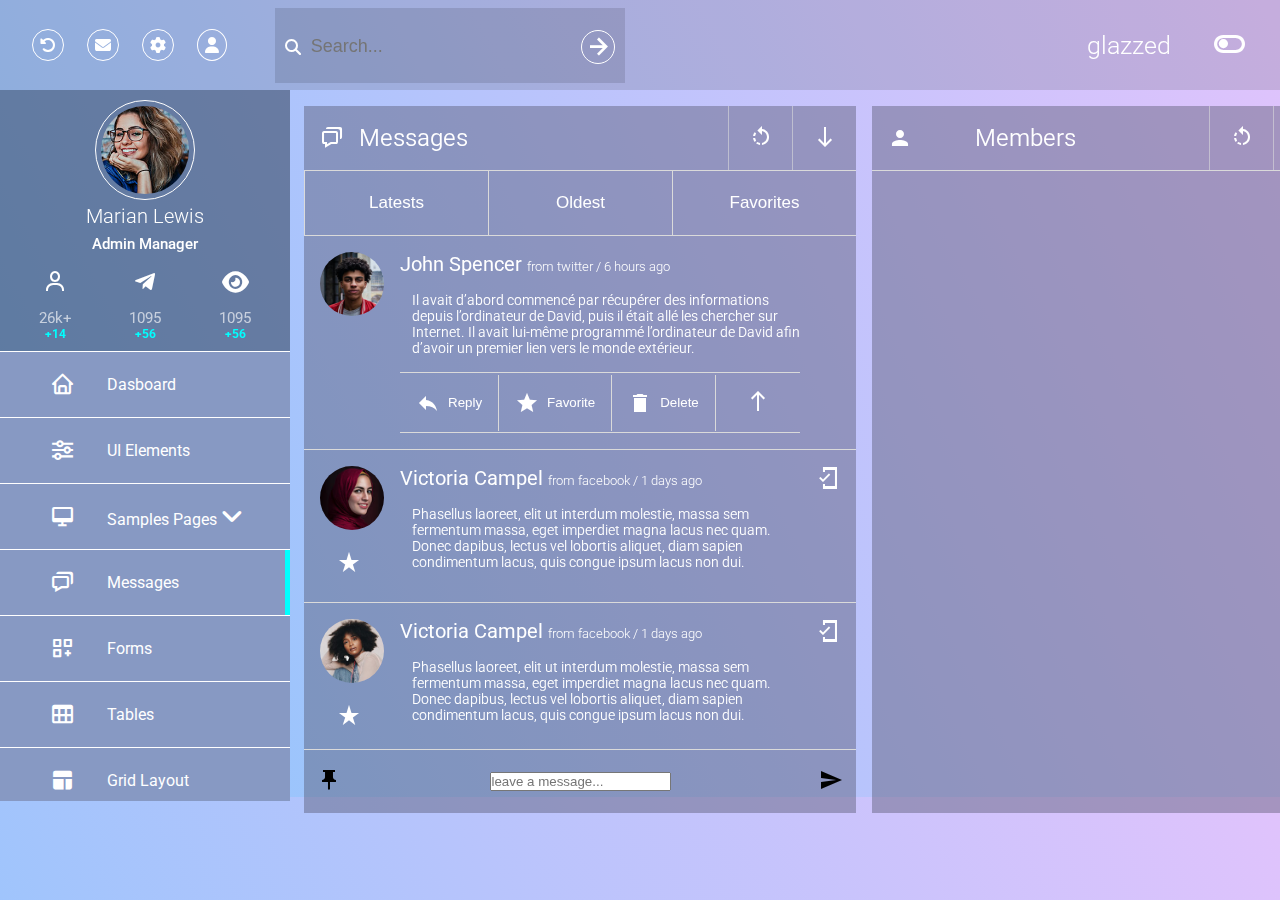
==== message.html @ cbd833a0 "first commit" ====
<!DOCTYPE html>
<html lang="en">

<head>
    <meta charset="UTF-8" />
    <meta http-equiv="X-UA-Compatible" content="IE=edge" />
    <meta name="viewport" content="width=device-width, initial-scale=1.0" />
    <title>Dashboard</title>

    <!---- FAVIOCN-->
    <link rel="shortcut icon" href="img/favicon.png" type="image/x-icon" />

    <!-------- CSS LINK-->
    <link rel="stylesheet" href="css/style.css" />

    <!---- BOIXONCS LINKS-->
    <link href="https://unpkg.com/boxicons@2.1.2/css/boxicons.min.css" rel="stylesheet" />

    <!--- FONT AWESONNE CDN-->
    <link rel="stylesheet" href="https://cdnjs.cloudflare.com/ajax/libs/font-awesome/6.1.2/css/all.min.css" />

    <!--- LINK ICONS --->
    <link rel="stylesheet"
        href="https://fonts.googleapis.com/css2?family=Material+Symbols+Outlined:opsz,wght,FILL,GRAD@48,400,0,0" />

    <!-------- MATERIAL ICONS CDN-->
    <link href="https://fonts.googleapis.com/icon?family=Material+Icons+Sharp" rel="stylesheet" />
</head>

<body>
    <header class="container">
        <div class="header-icon">
            <a href="#"><i class="fa-solid fa-rotate-left"></i></a>
            <a href="#"><i class="fa-solid fa-envelope"></i></a>
            <a href="#"><i class="fa-solid fa-gear"></i></a>
            <a href="#"><i class="fa-solid fa-user"></i></a>
        </div>
        <div class="content_header">

            <form action="">
                <label for="search"><i class="fa-solid fa-magnifying-glass"></i></label>
                <input id="search" type="text" placeholder="Search..." required />
                <button><i class='bx bx-right-arrow-alt'></i></i></button>
            </form>

            <div class="toggle">
                <h4>glazzed</h4>
                <span><i class='bx bx-toggle-left'></i></span>
            </div>
        </div>
    </header>

    <section class="container_section">
        <main class="menus_container">
            <div class="profil">
                <img src="img/avatar5.jpg" alt="Pictues">
                <h4>Marian Lewis</h4>
                <p>Admin Manager</p>
                <div class="skills">
                    <div class="col1">
                        <span><i class='bx bx-user'></i></span>
                        <h5>26k+</h5>
                        <span>+14</span>
                    </div>
                    <div class="col1">
                        <span><i class='bx bxl-telegram'></i></span>
                        <h5>1095</h5>
                        <span>+56</span>
                    </div>
                    <div class="col1">
                        <span><i class="fa-solid fa-eye"></i></span>
                        <h5>1095</h5>
                        <span>+56</span>
                    </div>
                </div>
            </div>

            <ul class="menu">
                <li class=" menu-item">
                    <i class='bx bx-home'></i>
                    <a href="index.html">Dasboard</a>
                </li>

                <li class=" menu-item">
                    <i class='bx bx-slider-alt'></i>
                    <a href="#">UI Elements</a>
                </li>

                <li>
                <li class=" menu-item sub_btn ">
                    <i class='bx bx-desktop'></i>
                    <a href="#">Samples Pages
                        <i class="fas fa-angle-down"></i>
                    </a>
                </li>

                <ul class="sub-menu sub_Menu ">
                    <li class="sub-item"> <a href="#">Calendar</a> </li>
                    <li class="sub-item"> <a href="#">Images Gallery</a> </li>
                    <li class="sub-item"> <a href="#">Support Chat</a> </li>
                </ul>
                </li>

                <li class="active menu-item">
                    <i class='bx bx-chat'></i>
                    <a href="#">Messages</a>
                </li>
                <li class="menu-item">
                    <i class='bx bx-customize'></i>
                    <a href="#">Forms</a>
                </li>

                <li class="menu-item">
                    <i class='bx bx-table'></i>
                    <a href="#">Tables</a>
                </li>

                <li class="menu-item">
                    <i class='bx bxs-layout'></i>
                    <a href="#">Grid Layout</a>
                </li>

                <li class="menu-item">
                    <i class='bx bxs-layout'></i>
                    <a href="#">Statics</a>
                </li>

                <li class="menu-item">
                    <i class='bx bxl-deezer'></i>
                    <a href="#">Statics</a>
                </li>

                <li class="menu-item">
                    <i class='bx bx-info-circle'></i>
                    <a href="#">Support</a>
                </li>
            </ul>
        </main>

        <div class="section_messages section_info">

            <div class="messages">
                <div class="header">
                    <div class="info">
                        <i class='bx bx-chat'></i>
                        <h2>Messages</h2>
                    </div>
                    <div class="button_load ">
                        <button class="btn ">
                            <span class="material-icons-sharp">rotate_left</span>
                        </button>
                        <button><span class="material-icons-sharp">south </span>
                        </button>
                    </div>
                </div>

                <div class="button_messages filter-menu">
                    <button data-target="latest" class=" btn active"><a href="#">Latests</a></button>
                    <button data-target="oldest" class="btn"><a href="#">Oldest</a></button>
                    <button data-target="favorites" class="btn"><a href="#">Favorites</a></button>
                </div>

                <div class="messages_block filter-item">
                    <div class="message fliterDiv" data-item="latest">
                        <img src="img/avatar3.jpg">
                        <div class="message_inter">
                            <h2>John Spencer <small>from twitter / 6 hours ago</small></h2>
                            <p>Il avait d’abord commencé par récupérer des informations depuis l’ordinateur de David,
                                puis il était allé les chercher sur Internet. Il avait lui-même programmé l’ordinateur
                                de David afin d’avoir un premier lien vers le monde extérieur.</p>
                            <div class="action_message">
                                <button class="actMessa">
                                    <a href="#"><span class="material-icons-sharp">reply</span>
                                        <p>Reply</p>
                                    </a>
                                </button>
                                <button class="actMessa">
                                    <a href="#">
                                        <span class="material-icons-sharp">star</span>
                                        <p>Favorite</p>
                                    </a>
                                </button>
                                <button class="actMessa">
                                    <a href="#">
                                        <span class="material-icons-sharp">delete</span>
                                        <p>Delete</p>
                                    </a>
                                </button>
                                <button>
                                    <span class="material-icons-sharp"> north </span>
                                </button>
                            </div>
                        </div>
                    </div>
                    <div class="message fliterDiv" data-item="favorites">
                        <img src="img/avatar4.jpg">

                        <div class="message_inter">
                            <h2>Victoria Campel <small>from facebook / 1 days ago</small></h2>
                            <p>Phasellus laoreet, elit ut interdum molestie, massa sem fermentum massa, eget imperdiet
                                magna lacus nec quam. Donec dapibus, lectus vel lobortis aliquet, diam sapien
                                condimentum lacus, quis congue ipsum lacus non dui.</p>

                        </div>
                        <div class="action">
                            <span class="material-icons-sharp favorite">star_rate </span>
                            <span class="material-icons-sharp"> mobile_friendly</span>
                        </div>
                    </div>
                    <div class="message fliterDiv" data-item="favorites">
                        <img src="img/avatar1.jpg">

                        <div class="message_inter">
                            <h2>Victoria Campel <small>from facebook / 1 days ago</small></h2>
                            <p>Phasellus laoreet, elit ut interdum molestie, massa sem fermentum massa, eget imperdiet
                                magna lacus nec quam. Donec dapibus, lectus vel lobortis aliquet, diam sapien
                                condimentum lacus, quis congue ipsum lacus non dui.</p>

                        </div>
                        <div class="action">
                            <span class="material-icons-sharp favorite">star_rate </span>
                            <span class="material-icons-sharp"> mobile_friendly</span>
                        </div>
                    </div>
                    <div class="message fliterDiv" data-item="latest">
                        <img src="img/avatar2.jpg">
                        <div class="message_inter">
                            <h2>John Spencer <small>from twitter / 6 hours ago</small></h2>
                            <p>Il avait d’abord commencé par récupérer des informations depuis l’ordinateur de David,
                                puis il était allé les chercher sur Internet. Il avait lui-même programmé l’ordinateur
                                de David afin d’avoir un premier lien vers le monde extérieur.</p>
                            <div class="action_message">
                                <button class="actMessa">
                                    <a href="#"><span class="material-icons-sharp">reply</span>
                                        <p>Reply</p>
                                    </a>
                                </button>
                                <button class="actMessa">
                                    <a href="#">
                                        <span class="material-icons-sharp">star</span>
                                        <p>Favorite</p>
                                    </a>
                                </button>
                                <button class="actMessa">
                                    <a href="#">
                                        <span class="material-icons-sharp">delete</span>
                                        <p>Delete</p>
                                    </a>
                                </button>
                                <button>
                                    <span class="material-icons-sharp"> north </span>
                                </button>
                            </div>
                        </div>
                    </div>
                    <div class="message fliterDiv" data-item="latest">
                        <img src="img/avatar5.jpg">
                        <div class="message_inter">
                            <h2>John Spencer <small>from twitter / 6 hours ago</small></h2>
                            <p>Il avait d’abord commencé par récupérer des informations depuis l’ordinateur de David,
                                puis il était allé les chercher sur Internet. Il avait lui-même programmé l’ordinateur
                                de David afin d’avoir un premier lien vers le monde extérieur.</p>
                            <div class="action_message">
                                <button class="actMessa">
                                    <a href="#"><span class="material-icons-sharp">reply</span>
                                        <p>Reply</p>
                                    </a>
                                </button>
                                <button class="actMessa">
                                    <a href="#">
                                        <span class="material-icons-sharp">star</span>
                                        <p>Favorite</p>
                                    </a>
                                </button>
                                <button class="actMessa">
                                    <a href="#">
                                        <span class="material-icons-sharp">delete</span>
                                        <p>Delete</p>
                                    </a>
                                </button>
                                <button>
                                    <span class="material-icons-sharp"> north </span>
                                </button>
                            </div>
                        </div>
                    </div>
                    <div class="message fliterDiv" data-item="oldest">
                        <img src="img/avatar4.jpg">

                        <div class="message_inter">
                            <h2>Nafissa Roufaï <small>from twitter / 10 days ago</small></h2>
                            <p>Phasellus laoreet, elit ut interdum molestie, massa sem fermentum massa, eget imperdiet
                                magna lacus nec quam. Donec dapibus, lectus vel lobortis aliquet, diam sapien
                                condimentum lacus, quis congue ipsum lacus non dui.</p>

                        </div>
                        <div class="action">
                            <span class="material-icons-sharp favorite">star_rate </span>
                            <span class="material-icons-sharp"> mobile_friendly</span>
                        </div>
                    </div>
                    <div class="message fliterDiv" data-item="favorites">
                        <img src="img/avatar5.jpg">

                        <div class="message_inter">
                            <h2>Victoria Campel <small>from facebook / 1 days ago</small></h2>
                            <p>Phasellus laoreet, elit ut interdum molestie, massa sem fermentum massa, eget imperdiet
                                magna lacus nec quam. Donec dapibus, lectus vel lobortis aliquet, diam sapien
                                condimentum lacus, quis congue ipsum lacus non dui.</p>

                        </div>
                        <div class="action">
                            <span class="material-icons-sharp favorite">star_rate </span>
                            <span class="material-icons-sharp"> mobile_friendly</span>
                        </div>
                    </div>
                    <div class="message fliterDiv" data-item="oldest">
                        <img src="img/avatar6.jpg">

                        <div class="message_inter">
                            <h2>Nafissa Roufaï <small>from twitter / 10 days ago</small></h2>
                            <p>Phasellus laoreet, elit ut interdum molestie, massa sem fermentum massa, eget imperdiet
                                magna lacus nec quam. Donec dapibus, lectus vel lobortis aliquet, diam sapien
                                condimentum lacus, quis congue ipsum lacus non dui.</p>

                        </div>
                        <div class="action">
                            <span class="material-icons-sharp favorite">star_rate </span>
                            <span class="material-icons-sharp"> mobile_friendly</span>
                        </div>
                    </div>
                    <div class="message fliterDiv" data-item="oldest">
                        <img src="img/avatar7.jpg">

                        <div class="message_inter">
                            <h2>Nafissa Roufaï <small>from twitter / 10 days ago</small></h2>
                            <p>Phasellus laoreet, elit ut interdum molestie, massa sem fermentum massa, eget imperdiet
                                magna lacus nec quam. Donec dapibus, lectus vel lobortis aliquet, diam sapien
                                condimentum lacus, quis congue ipsum lacus non dui.</p>

                        </div>
                        <div class="action">
                            <span class="material-icons-sharp favorite">star_rate </span>
                            <span class="material-icons-sharp"> mobile_friendly</span>
                        </div>
                    </div>
                    <!--- MESAGE 2-->
                </div>
                <!--- BLOCK MESSAGE END -->
                <div class=" sidebar">

                    <button>
                        <span class="material-icons-sharp push_btn"> push_pin</span>
                    </button>
                    
                        <input type="text" placeholder="leave a message..." required>
                        <button>
                            <span class="material-icons-sharp">
                                send
                            </span>
                        </button>
                    

                </div>

            </div>
            <div class="memebers messages">
                <div class="header">
                    <div class="info">
                        <span class="material-icons-sharp">person_2</span>
                        <h2>Members</h2>
                    </div>
                    <div class="button_load">
                        <button>
                            <a href=""><span class="material-icons-sharp open-dashBtn">rotate_left</span></a>
                        </button>
                        <button><span class="material-icons-sharp"> close </span>
                        </button>
                    </div>
                </div>
            </div>

        </div>


        </div>





    </section>

    <!--- FILTER ----->

    <script>
        let sortBtn = document.querySelector('.filter-menu').children;
        let sortItem = document.querySelector('.filter-item').children;

        for (let i = 0; i < sortBtn.length; i++) {
            sortBtn[i].addEventListener('click', function () {
                for (let j = 0; j < sortBtn.length; j++) {
                    sortBtn[j].classList.remove('current');
                }

                this.classList.add('current');


                let targetData = this.getAttribute('data-target');

                for (let k = 0; k < sortItem.length; k++) {
                    sortItem[k].classList.remove('active');
                    sortItem[k].classList.add('delete');

                    if (sortItem[k].getAttribute('data-item') == targetData || targetData == "all") {
                        sortItem[k].classList.remove('delete');
                        sortItem[k].classList.add('active');
                    }
                }
            });
        }


    </script>

    <!-----JS LINK-->
    <script src="js/app.js"></script>

</body>

</html>
---- css/style.css ----
@import url("https://fonts.googleapis.com/css2?family=Roboto:wght@100;300;400;500;700;900&display=swap");

* {
  margin: 0;
  padding: 0;
  text-decoration: none;
  user-select: none;
  list-style: none;
  box-sizing: border-box;
}

i,
a {
  color: white;
}

:root {
  --font-family: "Roboto", sans-serif;
  --color1Primary: #1a19198e;
  --color2Primary: #03030369;
  --num: 85;
}

body {
  background-color: #8ec5fc;
  background-image: linear-gradient(62deg, #8ec5fc 0%, #e0c3fc 100%);
  font-family: var(--font-family);
  color: white;
}

header {
  position: sticky;
  top: 0;
  display: flex;
  align-items: center;
  justify-content: space-between;
  background: #35363627;
  max-width: 100vw;
  height: 10vh;
  padding: 10px 2rem;
  gap: 3rem;
  z-index: 999999;
}

.container .header-icon {
  display: flex;
  width: 20%;
  align-items: center;
  justify-content: space-between;
}

.container .header-icon i {
  border-radius: 50%;
  border: 1px solid #fff;
  padding: 7px;
  cursor: pointer;
  transition: all 400ms ease;
}

.container .header-icon i:hover {
  color: rgb(31, 29, 29);
  border-color: gray;
}

.container .content_header {
  display: flex;
  align-items: center;
  justify-content: space-between;
  width: 100%;
}

.container .content_header form {
  width: 350px;
  background: #0000001f;
  padding: 17px 10px 13px 10px;
  display: flex;
  align-items: center;
}

.container .content_header form input {
  width: 300px;
  height: 5vh;
  background: transparent;
  outline: none;
  padding-left: 10px;
  color: #fff;
  border: none;
}

.container .content_header form input::placeholder {
  font-size: 18px;
}

.container .content_header form button {
  background: transparent;
  border: none;
  cursor: pointer;
}

.container .content_header form button i {
  font-size: 2rem;
  border-radius: 50%;
  border: 1px solid #fff;
  transition: all 400ms ease;
}

.container .content_header form button i:hover {
  color: rgb(31, 29, 29);
  border-color: gray;
}

.container .content_header .toggle {
  display: flex;
  align-items: center;
  gap: 2.5rem;
}

.container .content_header .toggle h4 {
  color: white;
  font-size: 25px;
  font-weight: 300;
}

.container .content_header .toggle i {
  font-size: 2.3rem;
  cursor: pointer;
}

/*------------- Container section ---------*/

.container_section .menus_container {
  width: 290px;
  position: fixed;
}

.container_section .menus_container .profil {
  background: #23324780;
  display: block;
  text-align: center;
  padding: 10px;
  position: relative;
}

.container_section .menus_container .profil img {
  border-radius: 50%;
  width: 100px;
  border: 1px solid #fff;
  padding: 5px;
}

.menus_container .profil h4 {
  font-weight: 300;
  font-size: 20px;
}

.menus_container .profil p {
  font-size: 15px;
  font-weight: 500;
  padding: 7px 0;
}

.menus_container .profil .skills {
  display: flex;
  align-items: center;
  justify-content: space-around;
  padding-top: 10px;
}

.menus_container .profil .skills .col1 {
  display: flex;
  flex-direction: column;
}

.col1 .icon_bx {
  padding-bottom: 10px;
}

.col1 > span i {
  font-size: 1.5rem;
  padding-bottom: 15px;
}

.col1 h5 {
  color: rgba(255, 255, 255, 0.651);
  font-size: 15px;
  font-weight: 400;
}

.col1 span {
  color: aqua;
  font-size: 12px;
  font-weight: 700;
}

.menu {
  display: block;
  flex-direction: column;
  align-items: center;
  text-align: center;
  width: 290px;
  max-height: 50vh;
  background: #8799c3;
  overflow: scroll;
  scrollbar-width: none;
  position: relative;
}

.menu .menu-item {
  padding: 20px 20px 20px 50px;
  border-top: 1px solid #fff;
  display: flex;
  gap: 2rem;
  align-items: center;
  position: relative;
}

.sub-menu {
  display: none;
  opacity: 0.7;
}

.sub-menu.view {
  display: block;
  opacity: 1;
}

.sub-menu .sub-item {
  padding-top: 5px;
  padding-left: 80px;
  padding-bottom: 10px;
  font-weight: 300;
  font-size: 15px;
  text-align: left;
}

.menu .active::after {
  content: "";
  width: 5px;
  height: 66px;
  background: aqua;
  position: absolute;
  right: 0;
}

.menu .menu-item i,
.sub-menu-item i {
  font-size: 25px;
}

.menu .menu-item a {
  font-weight: 400;
}

.section_info {
  position: relative;
  left: 19rem;
  top: 1rem;
  display: block;
  width: 1033px;
}

.section_info .head_info {
  display: flex;
  align-items: center;
  justify-content: space-between;
}

.head_info .dashbo_titre {
  display: flex;
  flex-direction: column;
}

.dashbo_titre .title {
  display: flex;
  align-items: center;
  gap: 1rem;
}

.dashbo_titre .title span {
  font-size: 2rem;
}

.dashbo_titre .title h1 {
  font-weight: 300;
  font-size: 2rem;
}

.dashbo_titre .link_awessome {
  padding-left: 3rem;
}

.dashbo_titre .link_awessome span {
  font-size: 13px;
  color: rgba(255, 255, 255, 0.651);
  font-weight: 500;
  transition: all 400ms ease;
}

.dashbo_titre .link_awessome a {
  color: #fff;
  font-size: 13px;
  font-weight: 500;
  transition: all 400ms ease;
}

.dashbo_titre .link_awessome a:hover {
  color: gray;
}

.head_info .nav {
  display: flex;
  align-items: center;
  justify-content: space-between;
  padding-right: 20px;
}

.nav .frequence {
  padding-right: 15px;
}

.nav .frequence button {
  background: #b6adde;
  width: 100px;
  height: 50px;
  border: none;
}

.nav .frequence .today {
  background: #7c71ad;
  margin-right: -6px;
}

.nav .calend {
  height: 42px;
  width: 265px;
  background: #b6adde;
  display: flex;
  align-items: center;
  justify-content: space-between;
  padding: 5px 20px;
}

.nav .calend label i {
  font-size: 1.5rem;
  cursor: pointer;
}

.nav .calend input {
  width: 150px;
  height: 5vh;
  outline: none;
  text-align: center;
  background: transparent;
  border: none;
  color: #fff;
}

.calend span i {
  font-size: 1.5rem;
  border-radius: 50%;
  border: 1px solid #fff;
  cursor: pointer;
}

.resume_section {
  position: relative;
  display: flex;
  flex-wrap: nowrap;
  align-items: center;
  justify-content: space-between;
  gap: 1rem;
}

.resume_section .resume_texte h1 {
  font-weight: 300;
  padding-bottom: 10px;
}

.resume_section .resume_texte p {
  font-size: 13px;
  color: gray;
}

.resume_section .progress {
  display: flex;
  justify-content: center;
  align-items: center;
}

.resume_section .progress .info p {
  font-size: 27px;
  font-weight: 400;
  padding-bottom: 10px;
}

.resume_section .progress .info span {
  font-weight: bold;
  font-size: 20px;
  color: #7c71ad;
}

.resume_section .card {
  position: relative;
  display: flex;
  align-items: center;
  justify-content: center;
  width: 180px;
  height: 180px;
  border-radius: 50%;
}

.resume_section .card .box {
  position: relative;
  display: flex;
  align-items: center;
  justify-content: center;
  flex-direction: color;
  width: calc(70% - 50px);
  height: calc(70% - 50px);
  border-radius: 50%;
  background: #8b99c352;
  box-shadow: 0 0 5px 3px #93aede;
}

.resume_section .card .box::before {
  position: absolute;
  content: "";
  width: calc(80% + 30px);
  height: calc(80% + 30px);
  border-radius: 50%;
  border: 1px solid #353535;
  z-index: -1;
}

.card .box .number span {
  color: #e9e9e9;
}

.card .box .number .num {
  font-size: 35px;
  font-weight: bold;
}

.card .box .number .sub {
  font-size: 20px;
}

.card .box .title {
  font-size: 15px;
  color: #9b9b9b;
}

.card .dots {
  display: block;
  position: absolute;
  z-index: 2;
  width: 100%;
  height: 68%;
  border-radius: 50%;
  transition: 2s transform, 2s opacity ease;
}

.card .dots::after {
  position: absolute;
  content: "";
  width: 10px;
  height: 10px;
  top: 5px;
  left: 50%;
  border-radius: 50%;
  background-color: #b7b5b5;
  box-shadow: 0 0 5px 2px #585858;
  transform: translateX(-50%);
}

.card .svg {
  position: absolute;
  width: 67%;
  height: 67%;
  fill: none;
  transform: rotate(-90deg);
}

.card .circle {
  stroke: url(#gradientStyle);
  stroke-width: 3px;
  stroke-dasharray: 403;
  stroke-dashoffset: 403;
  animation-duration: 2s;
  animation-timing-function: linear;
  animation-fill-mode: forwards;
  transition: 2s stroke-dashoffset;
}

.dashboard {
  display: flex;
  align-items: flex-start;
  justify-content: space-between;
  flex-wrap: nowrap;
  gap: 2rem;
}

.dashboard .statics {
  width: 600px;
}

.dashboard .piechart {
  width: 450px;
}

/*===== GRAPHE =======*/
.dashboard .statics {
  background: #4b4d6265;
  margin-top: -19px;
}

.statics .header {
  display: flex;
  align-items: center;
  justify-content: space-between;
  border-bottom: 1px solid #dadada;
}

.statics .header .info {
  display: flex;
  align-items: center;
  gap: 0.95rem;
  padding-left: 1rem;
}

.statics .header .info h2 {
  font-weight: 350;
}

.statics .header p,
.piechart .header p {
  font-size: 13px;
  color: aqua;
}

.statics .header .button_load {
  display: flex;
  align-items: center;
}

.statics .header .button_load button {
  background: transparent;
  border: none;
  cursor: pointer;
  border-left: 1px solid #dadada9a;
  height: 4rem;
  width: 4rem;
  transition: all 300ms ease;
}

.statics .header button:hover {
  background: #7c71ad;
}

.statics .header .button_load button span {
  color: white;
}

canvas#chart {
  max-width: 100%;
  border-radius: 1.6rem;
  padding: 1rem;
}

.dashboard .piechart {
  background: #4b4d6265;
  margin-top: -19px;
}

.piechart .header {
  display: flex;
  align-items: center;
  justify-content: space-between;
  border-bottom: 1px solid #dadada;
}

.piechart .header .info {
  display: flex;
  align-items: center;
  gap: 0.95rem;
  padding-left: 1rem;
}

.piechart .header .info h2 {
  font-weight: 350;
}

.piechart .header .button_load {
  display: flex;
  align-items: center;
}

.piechart .header .button_load button {
  background: transparent;
  border: none;
  cursor: pointer;
  border-left: 1px solid #dadada9a;
  height: 4rem;
  width: 4rem;
  transition: all 300ms ease;
}

.piechart .header button:hover {
  background: #7c71ad;
}

.piechart .header .button_load button span {
  color: white;
}

canvas#pieCharts {
  max-width: 100%;
  border-radius: 1.6rem;
  padding: 1rem;
  max-height: 44vh;
}

/*=== MESSAGES PAGES ====*/
.section_messages {
  position: relative;
  display: grid;
  grid-template-columns: repeat(2, 1fr);
  gap: 1rem;
}

.section_messages .messages {
  background: #4b4d6265;
}

.messages .header {
  display: flex;
  align-items: center;
  justify-content: space-between;
  border-bottom: 1px solid #dadada;
}

.messages .header .info {
  display: flex;
  align-items: center;
  gap: 0.95rem;
  padding-left: 1rem;
}

.messages .header .info i {
  font-size: 1.5rem;
}

.messages .header .info h2 {
  font-weight: 350;
}

.messages .header .button_load {
  display: flex;
  align-items: center;
}

.messages .header .button_load button {
  background: transparent;
  border: none;
  cursor: pointer;
  border-left: 1px solid #dadada9a;
  height: 4rem;
  width: 4rem;
  transition: all 300ms ease;
}

.messages .header .button_load button:hover {
  background: #7c71ad;
}

.messages .header .button_load button span {
  color: white;
}

.button_messages {
  display: flex;
  justify-content: space-around;
  border-bottom: 1px solid #dadada;
  width: 100%;
}

.button_messages button {
  background: transparent;
  height: 4rem;
  width: 100%;
  border: none;
  color: white;
  font-size: 17px;
  border-left: 1px solid #dadada;
  cursor: pointer;
  transition: all 300ms ease;
}

.filter-menu button.hover,
.filter-menu button.current {
  background: #5f7ba0;
}

.button_messages button:hover {
  background: #5f7ba0;
}

.section_messages .messages {
  display: block;
}

/* MESAGE */
.messages_block {
  display: block;
  max-height: 57vh;
  overflow: scroll;
  scrollbar-width: none;
}

.messages_block .message {
  display: flex;
  padding: 1rem;
  gap: 1rem;
  border-bottom: 1px solid #dadada;
  position: relative;
}

.filter-item .fliterDiv.active {
  display: flex;
  top: -100%;
  animation: animfilter 300ms forwards ease;
}

@keyframes animfilter {
  to {
    top: 0;
  }
}

.filter-item .fliterDiv.delete {
  display: none;
}

.messages_block .message img {
  width: 4rem;
  height: 4rem;
  border-radius: 50%;
}

.message .message_inter {
  display: block;
  width: 400px;
}

.message .message_inter h2 {
  font-weight: 400;
  font-size: 20px;
  padding-bottom: 1rem;
}

.message .message_inter h2 small {
  font-size: 13px;
  font-weight: 300;
}

.message .message_inter > p {
  font-size: 14px;
  padding-left: 0.75rem;
  font-weight: 350;
  padding-bottom: 1rem;
}

.message .action_message {
  display: flex;
  align-items: center;
  justify-content: space-around;
  border-top: 1px solid #dadada;
  border-bottom: 1px solid #dadada;
}

.message .action_message button {
  background: transparent;
  border: none;
  padding: 1rem;
  cursor: pointer;
  color: #fff;
  width: 100%;
  transition: all 300ms ease;
}

.message .action_message button:hover {
  background: #7c71ad;
}

.message .action_message .actMessa {
  border-right: 1px solid #dadada;
}

.message .action_message button a {
  display: flex;
  align-items: center;
  gap: 0.5rem;
}

.message .action .favorite {
  position: absolute;
  left: 33px;
  top: 100px;
}

.sidebar {
  border-top: 1px solid #dadada;
  display: flex;
  align-items: center;
  justify-content: space-between;
}

.sidebar button {
  border: none;
  background: transparent;
  cursor: pointer;
  width: 50px;
  height: 7vh;
}
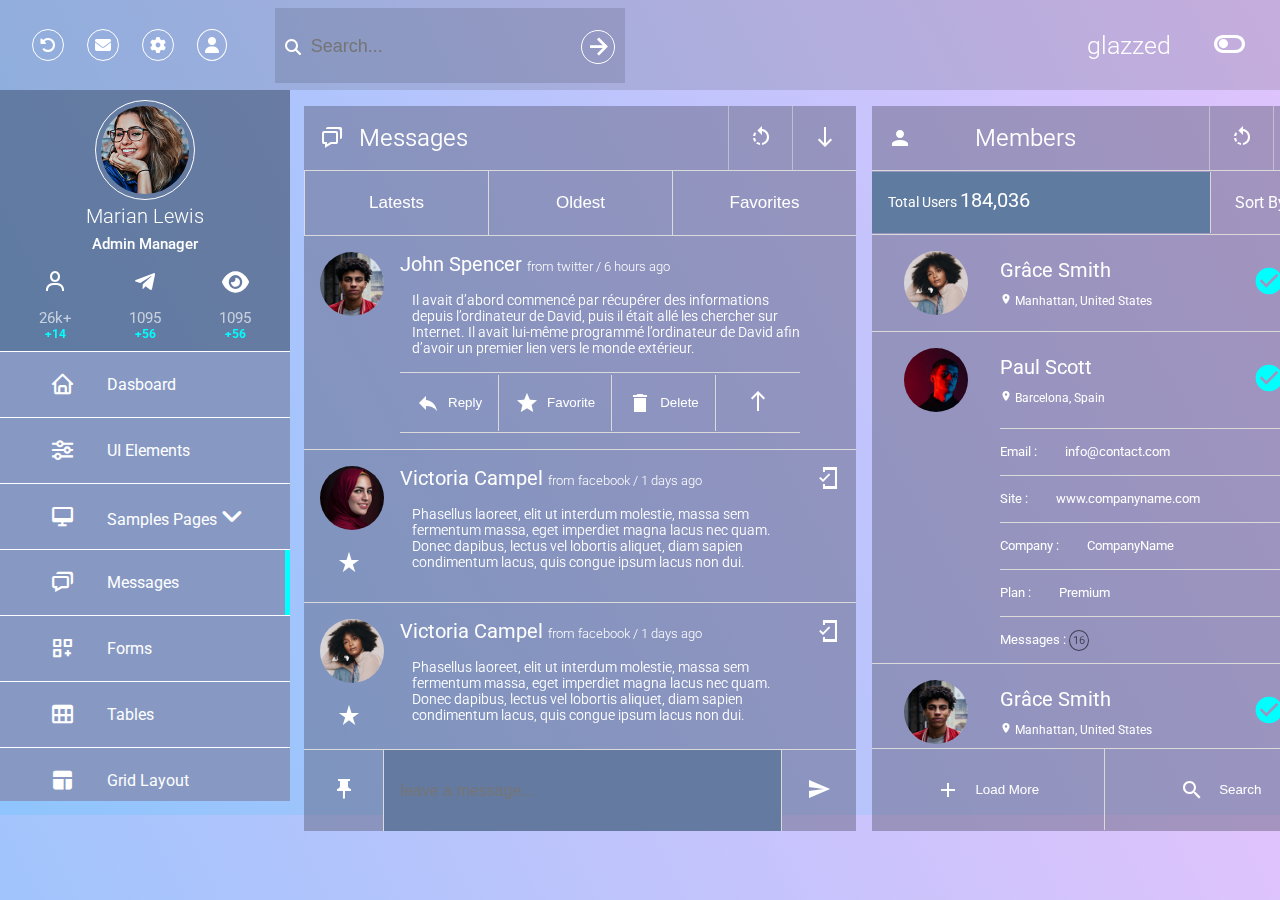
==== commit 09b42e3b: "second upgating" ====
--- a/message.html
+++ b/message.html
@@ -352,15 +352,14 @@
                     <button>
                         <span class="material-icons-sharp push_btn"> push_pin</span>
                     </button>
-                    
+                    <form action="">
                         <input type="text" placeholder="leave a message..." required>
                         <button>
                             <span class="material-icons-sharp">
                                 send
                             </span>
                         </button>
-                    
-
+                    </form>
                 </div>
 
             </div>
@@ -378,7 +377,157 @@
                         </button>
                     </div>
                 </div>
+                <div class="totalusers">
+                    <div>
+                        <p>Total Users <span>184,036</span></p>
+                    </div>
+                    <div class="buttonsort">
+                        <p>Sort By</p>
+                        <span class="material-icons-sharp">south </span>
+                    </div>
+                </div>
+                <div class="membersBlock">
+                    <div class="members">
+                        <div class="memberInfo">
+                            <div class="membner_profil">
+                                <img src="img/avatar1.jpg">
+                                <div>
+                                    <h2>Grâce Smith</h2>
+
+                                    <p><span class="material-icons-sharp"> room</span>
+                                        Manhattan, United States
+                                    </p>
+                                </div>
+                            </div>
+                            <div class="buttonMemb">
+                                <span class="material-icons-sharp">
+                                    check_circle
+                                </span>
+                                <span class="material-icons-sharp open_Menb">
+                                    add_circle_outline
+                                </span>
+                            </div>
+
+                        </div>
+
+                    </div>
+                    <!----- MEMBER 1-->
+
+                    <div class="members">
+                        <div class="memberInfo">
+
+                            <div class="membner_profil">
+                                <img src="img/avatar2.jpg">
+                                <div>
+                                    <h2>Paul Scott</h2>
+                                    <p><span class="material-icons-sharp"> room</span>
+                                        Barcelona, Spain
+                                    </p>
+                                </div>
+                            </div>
+                            <div class="buttonMemb">
+                                <span class="material-icons-sharp">
+                                    check_circle
+                                </span>
+                                <span class="material-icons-sharp close_Menb">
+                                    arrow_circle_up
+                                </span>
+                            </div>
+
+                        </div>
+                        <div class="info_Memb" id="infoMemb">
+                            <span>Email :
+                                <a href="mailto:info@contact.com">info@contact.com</a>
+                            </span>
+                            <span>Site :
+                                <a href="www.compayname.com" target="_blank">www.companyname.com</a>
+                            </span>
+                            <span>Company : <a href="#">CompanyName</a></span>
+                            <span>Plan : <a href="#">Premium</a></span>
+                            <span>Messages : <small>16</small></span>
+                        </div>
+                    </div>
+                    <!----- MEMBER 2-->
+
+                    <div class="members">
+                        <div class="memberInfo">
+                            <div class="membner_profil">
+                                <img src="img/avatar3.jpg">
+                                <div>
+                                    <h2>Grâce Smith</h2>
+                    
+                                    <p><span class="material-icons-sharp"> room</span>
+                                        Manhattan, United States
+                                    </p>
+                                </div>
+                            </div>
+                            <div class="buttonMemb">
+                                <span class="material-icons-sharp">
+                                    check_circle
+                                </span>
+                                <span class="material-icons-sharp open_Menb">
+                                    add_circle_outline
+                                </span>
+                            </div>
+                    
+                        </div>
+                    
+                    </div>
+                    <!----- MEMBER 3-->
+
+                    <div class="members">
+                        <div class="memberInfo">
+                    
+                            <div class="membner_profil">
+                                <img src="img/avatar4.jpg">
+                                <div>
+                                    <h2>Paul Scott</h2>
+                                    <p><span class="material-icons-sharp"> room</span>
+                                        Barcelona, Spain
+                                    </p>
+                                </div>
+                            </div>
+                            <div class="buttonMemb">
+                                <span class="material-icons-sharp">
+                                    check_circle
+                                </span>
+                                <span class="material-icons-sharp close_Menb">
+                                    arrow_circle_up
+                                </span>
+                            </div>
+                    
+                        </div>
+                        <div class="info_Memb" id="infoMemb">
+                            <span>Email :
+                                <a href="mailto:info@contact.com">info@contact.com</a>
+                            </span>
+                            <span>Site :
+                                <a href="www.compayname.com" target="_blank">www.companyname.com</a>
+                            </span>
+                            <span>Company : <a href="#">CompanyName</a></span>
+                            <span>Plan : <a href="#">Premium</a></span>
+                            <span>Messages : <small>16</small></span>
+                        </div>
+                    </div>
+                    <!----- MEMBER 4-->
+                </div>
+                <div class=" members_sidebar">                
+                    <button>
+                        <span class="material-icons-sharp">
+                            add
+                        </span>
+                        Load More
+                    </button>
+                    <button>
+                        <span class="material-icons-sharp">
+                            search
+                        </span>
+                        Search
+                    </button>
+                </div>
+
             </div>
+        </div>
 
         </div>
 
@@ -420,6 +569,7 @@
             });
         }
 
+        
 
     </script>
 
--- a/css/style.css
+++ b/css/style.css
@@ -10,7 +10,8 @@
 }
 
 i,
-a {
+a,
+span {
   color: white;
 }
 
@@ -812,13 +813,215 @@
   border-top: 1px solid #dadada;
   display: flex;
   align-items: center;
-  justify-content: space-between;
-}
-
-.sidebar button {
+}
+
+.sidebar > button {
   border: none;
   background: transparent;
   cursor: pointer;
-  width: 50px;
-  height: 7vh;
-}
+  width: 17%;
+  height: 9vh;
+  border-right: 1px solid #dadada;
+  transition: all 300ms ease;
+}
+.sidebar > button:hover {
+  background: #5f7ba0;
+}
+
+.sidebar form {
+  display: flex;
+  align-items: center;
+  justify-content: space-between;
+  width: 100%;
+}
+
+.sidebar form input {
+  width: 420px;
+  height: 9vh;
+  background: #647aa0;
+  color: #fff;
+  outline: none;
+  border: none;
+  padding: 1rem;
+  font-size: 1rem;
+  font-weight: 400;
+}
+.sidebar form button {
+  border: none;
+  background: transparent;
+  cursor: pointer;
+  width: 17%;
+  height: 9vh;
+  border-left: 1px solid #dadada;
+  float: right;
+  transition: all 300ms ease;
+}
+.sidebar form button:hover {
+  background: #5f7ba0;
+}
+
+/*------ MENMBERS -------*/
+.totalusers {
+  display: flex;
+  align-items: center;
+  justify-content: space-between;
+  width: 100%;
+  height: 4rem;
+  border-bottom: 1px solid #dadada;
+}
+.totalusers > div:first-child {
+  background: #5f7ba0;
+  height: 3.8rem;
+  width: 73%;
+  padding: 1rem;
+  border-right: 1px solid #dadada;
+}
+.totalusers > div:first-child p {
+  font-size: 14px;
+}
+.totalusers > div:first-child p span {
+  font-size: 20px;
+}
+.totalusers .buttonsort {
+  display: flex;
+  width: 27%;
+  height: 3.8rem;
+  padding: 0 1.5rem;
+  cursor: pointer;
+  align-items: center;
+  transition: all 300ms ease;
+}
+.totalusers .buttonsort span {
+  font-size: 17px;
+  font-weight: 400;
+}
+
+.totalusers .buttonsort:hover {
+  background: #5f7ba0;
+}
+
+.membersBlock {
+  display: block;
+  max-height: 57vh;
+  overflow: scroll;
+  scrollbar-width: none;
+}
+
+.membersBlock .members {
+  display: flex;
+  flex-direction: column;
+  width: 100%;
+}
+
+.membersBlock .members {
+  display: flex;
+  align-items: center;
+  gap: 1rem;
+  padding: 1rem;
+  border-bottom: 1px solid #dadada;
+}
+
+.membersBlock .members img {
+  width: 4rem;
+  height: 4rem;
+  border-radius: 50%;
+  object-fit: contain;
+}
+
+.membersBlock .members .memberInfo {
+  display: flex;
+  align-items: center;
+  justify-content: space-between;
+  padding-left: 1rem;
+  width: 100%;
+}
+.members .memberInfo .membner_profil {
+  display: flex;
+  align-items: center;
+  justify-content: start;
+  gap: 2rem;
+}
+
+.members .memberInfo h2 {
+  font-weight: 400;
+  font-size: 20px;
+  padding-bottom: 0.65rem;
+}
+
+.members .memberInfo p,
+.members .memberInfo p span {
+  font-size: 12px;
+}
+
+.members .memberInfo .buttonMemb {
+  float: right;
+}
+.members .memberInfo .buttonMemb span {
+  cursor: pointer;
+}
+.members .memberInfo .buttonMemb span:first-child {
+  color: aqua;
+  font-size: 2rem;
+}
+
+.members .memberInfo .buttonMemb span:last-child {
+  font-size: 2rem;
+  font-weight: 200;
+}
+
+.members .info_Memb {
+  display: flex;
+  flex-direction: column;
+  gap: 1rem;
+  width: 100%;
+  padding-left: 7rem;
+}
+
+.members .info_Memb span {
+  font-size: 13px;
+  border-top: 1px solid #dadada;
+  padding-top: 15px;
+}
+
+.members .info_Memb span a,
+.members .info_Memb span small {
+  padding-left: 25px;
+}
+
+.members .info_Memb span small {
+  color: rgba(0, 0, 0, 0.582);
+  border-radius: 50%;
+  padding: 0.2rem;
+  border: 1px solid rgba(0, 0, 0, 0.582);
+}
+
+.members_sidebar {
+  border-top: 1px solid #dadada;
+  display: flex;
+  align-items: center;
+  text-align: center;
+  justify-content: space-between;
+  width: 100%;
+}
+
+.members_sidebar button {
+  width: 50%;
+  background: transparent;
+  border: none;
+  height: 9vh;
+  display: flex;
+  align-items: center;
+  place-content: center;
+  cursor: pointer;
+  color: #fff;
+  transition: all 300ms ease;
+}
+.members_sidebar button:hover{
+  background: #647aa0;
+}
+.members_sidebar button span{
+  padding-right: 15px;
+}
+.members_sidebar button:first-child {
+  border-right: 1px solid #dadada;
+}
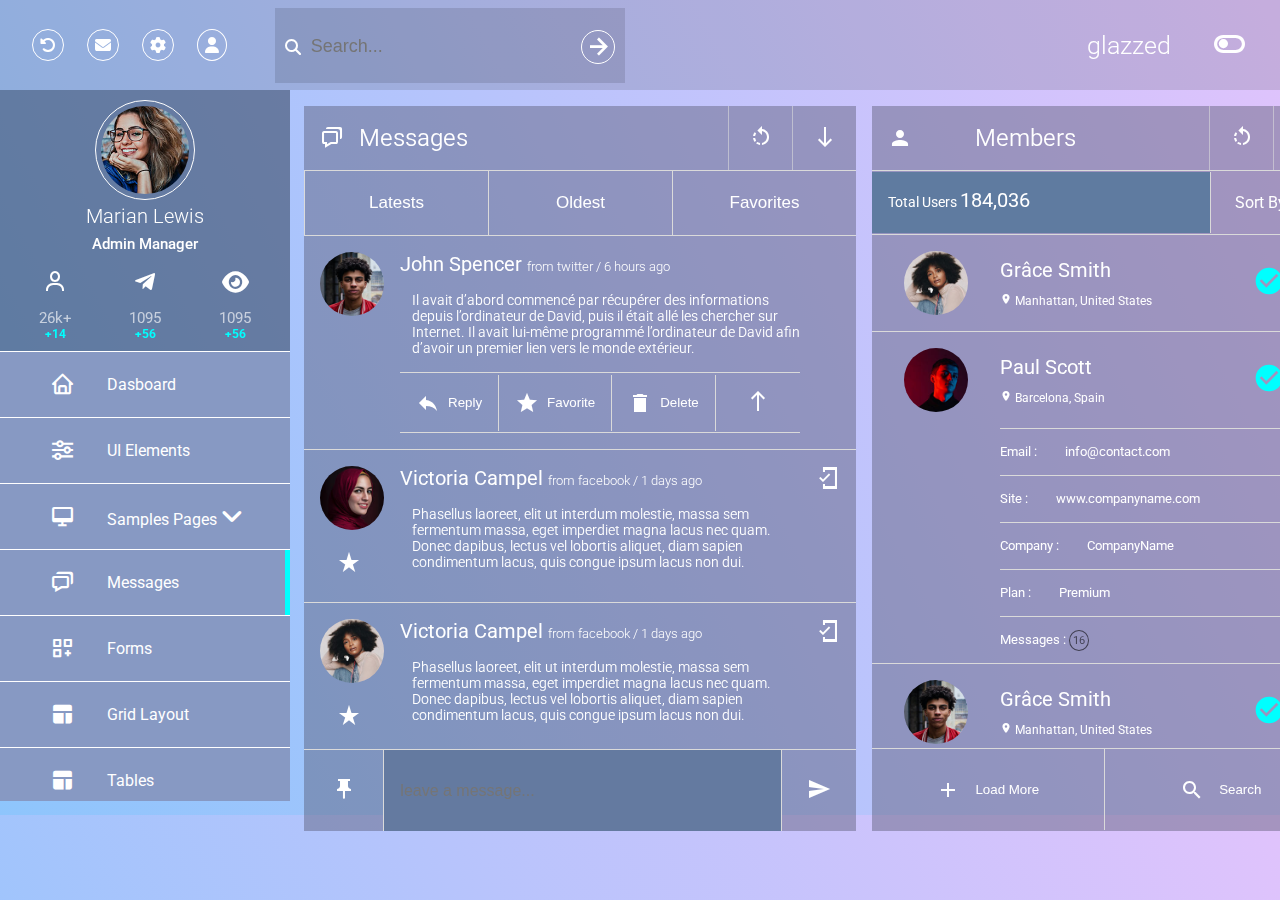
==== commit 9381113d: "third updated" ====
--- a/message.html
+++ b/message.html
@@ -109,12 +109,7 @@
                     <i class='bx bx-customize'></i>
                     <a href="#">Forms</a>
                 </li>
-
-                <li class="menu-item">
-                    <i class='bx bx-table'></i>
-                    <a href="#">Tables</a>
-                </li>
-
+                
                 <li class="menu-item">
                     <i class='bx bxs-layout'></i>
                     <a href="#">Grid Layout</a>
@@ -122,7 +117,7 @@
 
                 <li class="menu-item">
                     <i class='bx bxs-layout'></i>
-                    <a href="#">Statics</a>
+                    <a href="table.html">Tables</a>
                 </li>
 
                 <li class="menu-item">
@@ -528,16 +523,6 @@
 
             </div>
         </div>
-
-        </div>
-
-
-        </div>
-
-
-
-
-
     </section>
 
     <!--- FILTER ----->
--- a/css/style.css
+++ b/css/style.css
@@ -1016,12 +1016,197 @@
   color: #fff;
   transition: all 300ms ease;
 }
-.members_sidebar button:hover{
+.members_sidebar button:hover {
   background: #647aa0;
 }
-.members_sidebar button span{
+.members_sidebar button span {
   padding-right: 15px;
 }
 .members_sidebar button:first-child {
   border-right: 1px solid #dadada;
 }
+
+/*--------- TABLES PAGES -----*/
+.alert_messages {
+  position: relative;
+  display: grid;
+  grid-template-columns: 35% auto;
+  width: 1030px;
+  gap: 1rem;
+}
+
+.alert_messages .alertMessages {
+  background: #8c95c0;
+  position: relative;
+}
+.alertMessages .alerthead {
+  display: flex;
+  justify-content: space-between;
+  align-items: center;
+  width: 100%;
+  height: 10vh;
+  padding: 1rem;
+  padding-right: 0;
+  border-bottom: 1px solid #dadada;
+}
+.alertMessages .alerthead > div {
+  display: flex;
+  align-items: center;
+  gap: 0.85rem;
+}
+.alertMessages .alerthead > div h2 {
+  font-weight: 350;
+}
+
+.alertMessages .alerthead button {
+  background: transparent;
+  border: none;
+  width: 70px;
+  height: 10vh;
+  border-left: 1px solid #dadada;
+  cursor: pointer;
+  transition: all 300ms ease;
+}
+.alertMessages .alerthead button:hover {
+  background: #7c71ad;
+}
+
+.alertMessages .alerthead button span {
+  padding: 1rem;
+}
+
+.alert_messages .blockAlert {
+  display: block;
+  max-height: 57vh;
+  overflow: scroll;
+  scrollbar-width: none;
+}
+
+.alert_messages .blockAlert .alerts {
+  display: flex;
+  align-items: center;
+  position: relative;
+  width: 100%;
+  height: 13vh;
+  padding: 1rem;
+  gap: 1rem;
+  border-bottom: 1px solid #dadada;
+}
+.alert_messages .blockAlert .alerts span:first-child {
+  border-radius: 50%;
+  padding: 0.4rem;
+  font-size: 20px;
+}
+.alert_messages .blockAlert .alerts span.green {
+  color: rgb(1, 167, 1);
+  border: 1px solid rgb(1, 167, 1);
+}
+.alert_messages .blockAlert .alerts p {
+  font-size: 17px;
+}
+.alert_messages .blockAlert .alerts span:last-child {
+  position: absolute;
+  top: 5px;
+  right: 5px;
+  cursor: pointer;
+}
+
+.blockAlert .alerts span.yellow {
+  color: yellow;
+  border: 1px solid yellow;
+}
+
+.blockAlert .alerts span.prioity {
+  color: blue;
+  border: 1px solid blue;
+}
+
+.blockAlert .alerts span.close {
+  color: red;
+  border: 1px solid red;
+}
+
+.alert_messages .mediaTable {
+  background: #8c95c0;
+  position: relative;
+}
+
+.mediaTable .alerthead > div i {
+  font-size: 25px;
+}
+
+.mediaTable table {
+  width: 100%;
+  border-spacing: 0;
+  table-layout: fixed;
+  border-collapse: collapse;
+}
+table thead {
+  width: 100%;
+  height: 7vh;
+  border-bottom: 1px solid #dadada;
+}
+table thead tr td {
+  border-right: 1px solid #dadada;
+  padding-left: 1rem;
+}
+table td:nth-child(1) {
+  width: 270px;
+}
+table td:nth-child(2) {
+  width: 100px;
+}
+table td:nth-child(3) {
+  width: 180px;
+}
+
+tbody td:nth-child(2) {
+  font-size: 13.5px;
+}
+tbody td:nth-child(3) {
+  font-size: 12px;
+}
+table td:nth-child(4) {
+  width: 50px;
+}
+
+tbody tr {
+  border-bottom: 1px solid #dadada;
+  
+}
+tbody tr .description {
+  display: flex;
+  align-items: center;
+  gap: 1rem;
+}
+tbody tr td {
+  padding: .6rem 1rem;
+}
+tbody tr .description img {
+  width: 50px;
+}
+
+tbody tr .description > div h2 {
+  font-size: 17px;
+  font-weight: 400;
+  padding-bottom: 5px;
+}
+
+tbody tr .description > div p {
+  font-size: 14px;
+  color: #585858;
+  padding-bottom: 5px;
+}
+tbody tr .description > div button {
+  background: transparent;
+  border: blue 1px solid;
+  width: 40%;
+  height: 2rem;
+  border-radius: 10px;
+  color: #fff;
+  cursor: pointer;
+}
+
+tbody tr td:nth-child(4) span {
+  color: red;
+}
